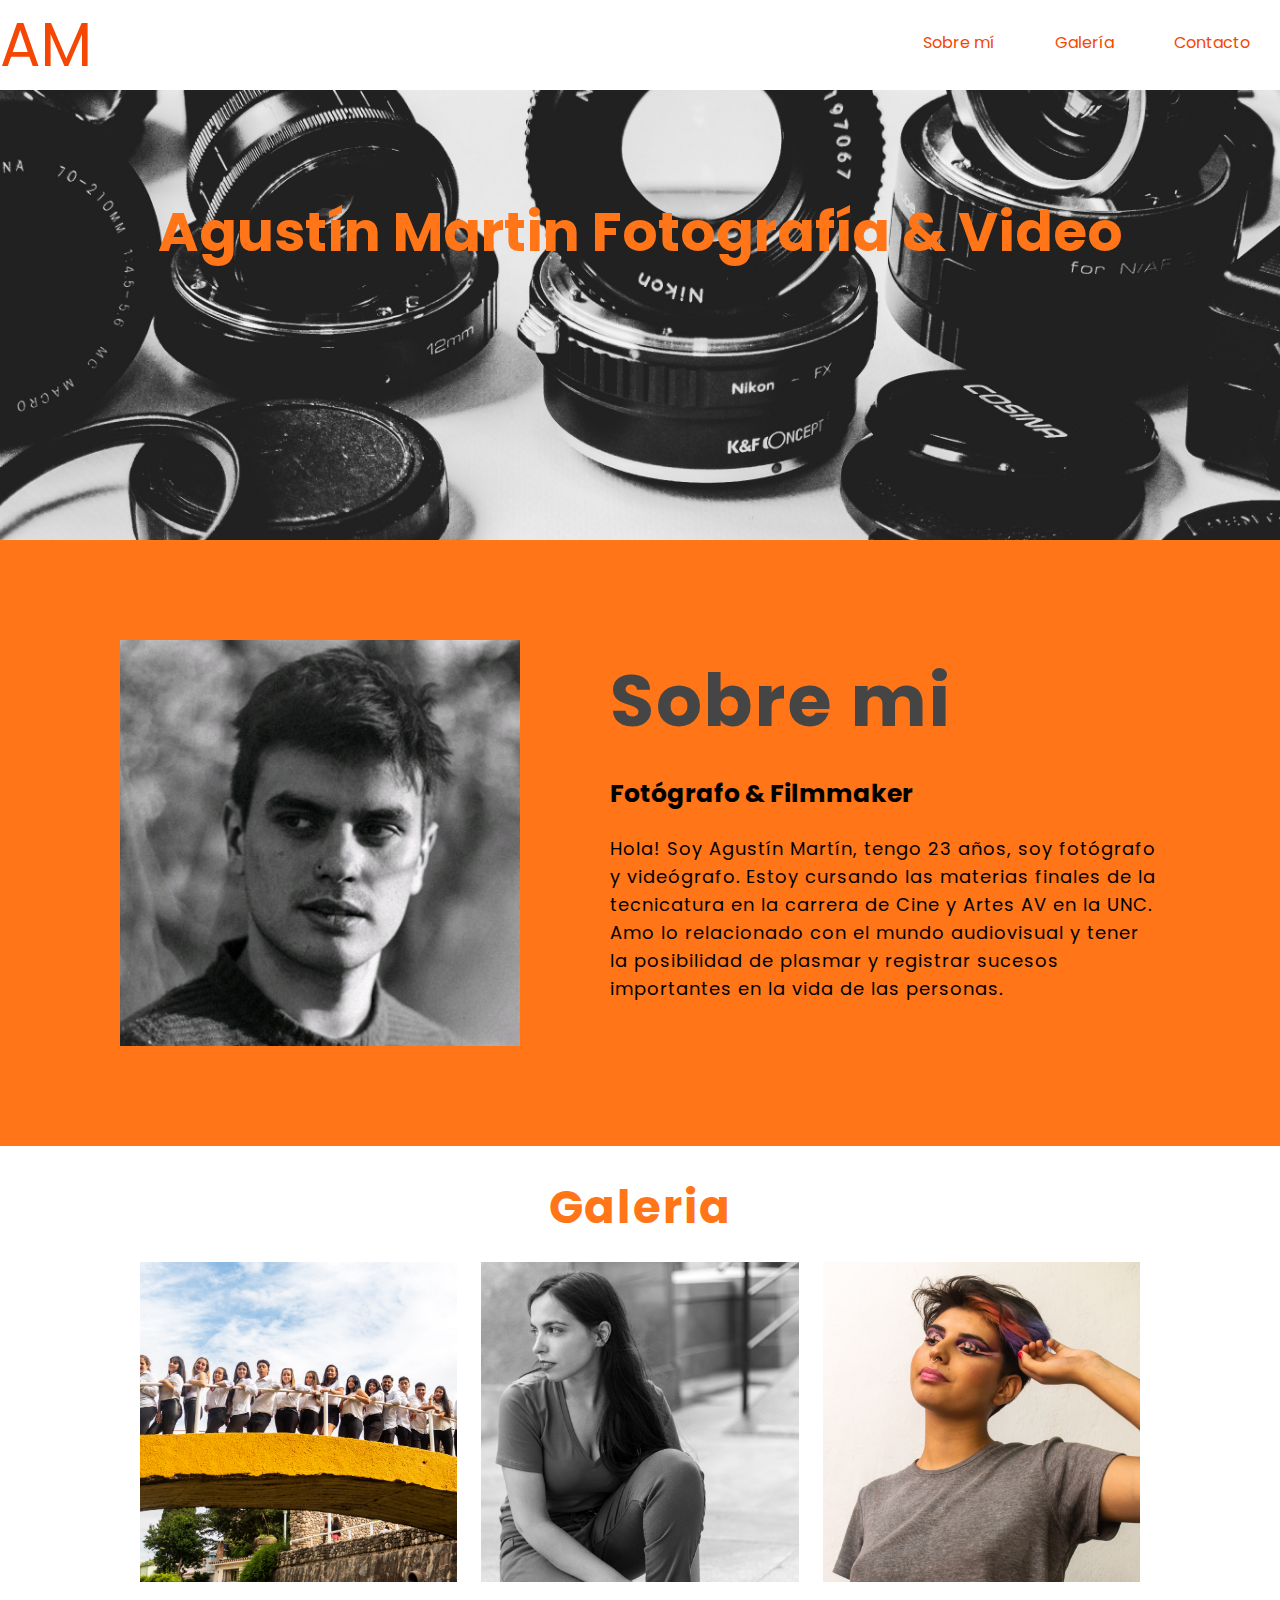
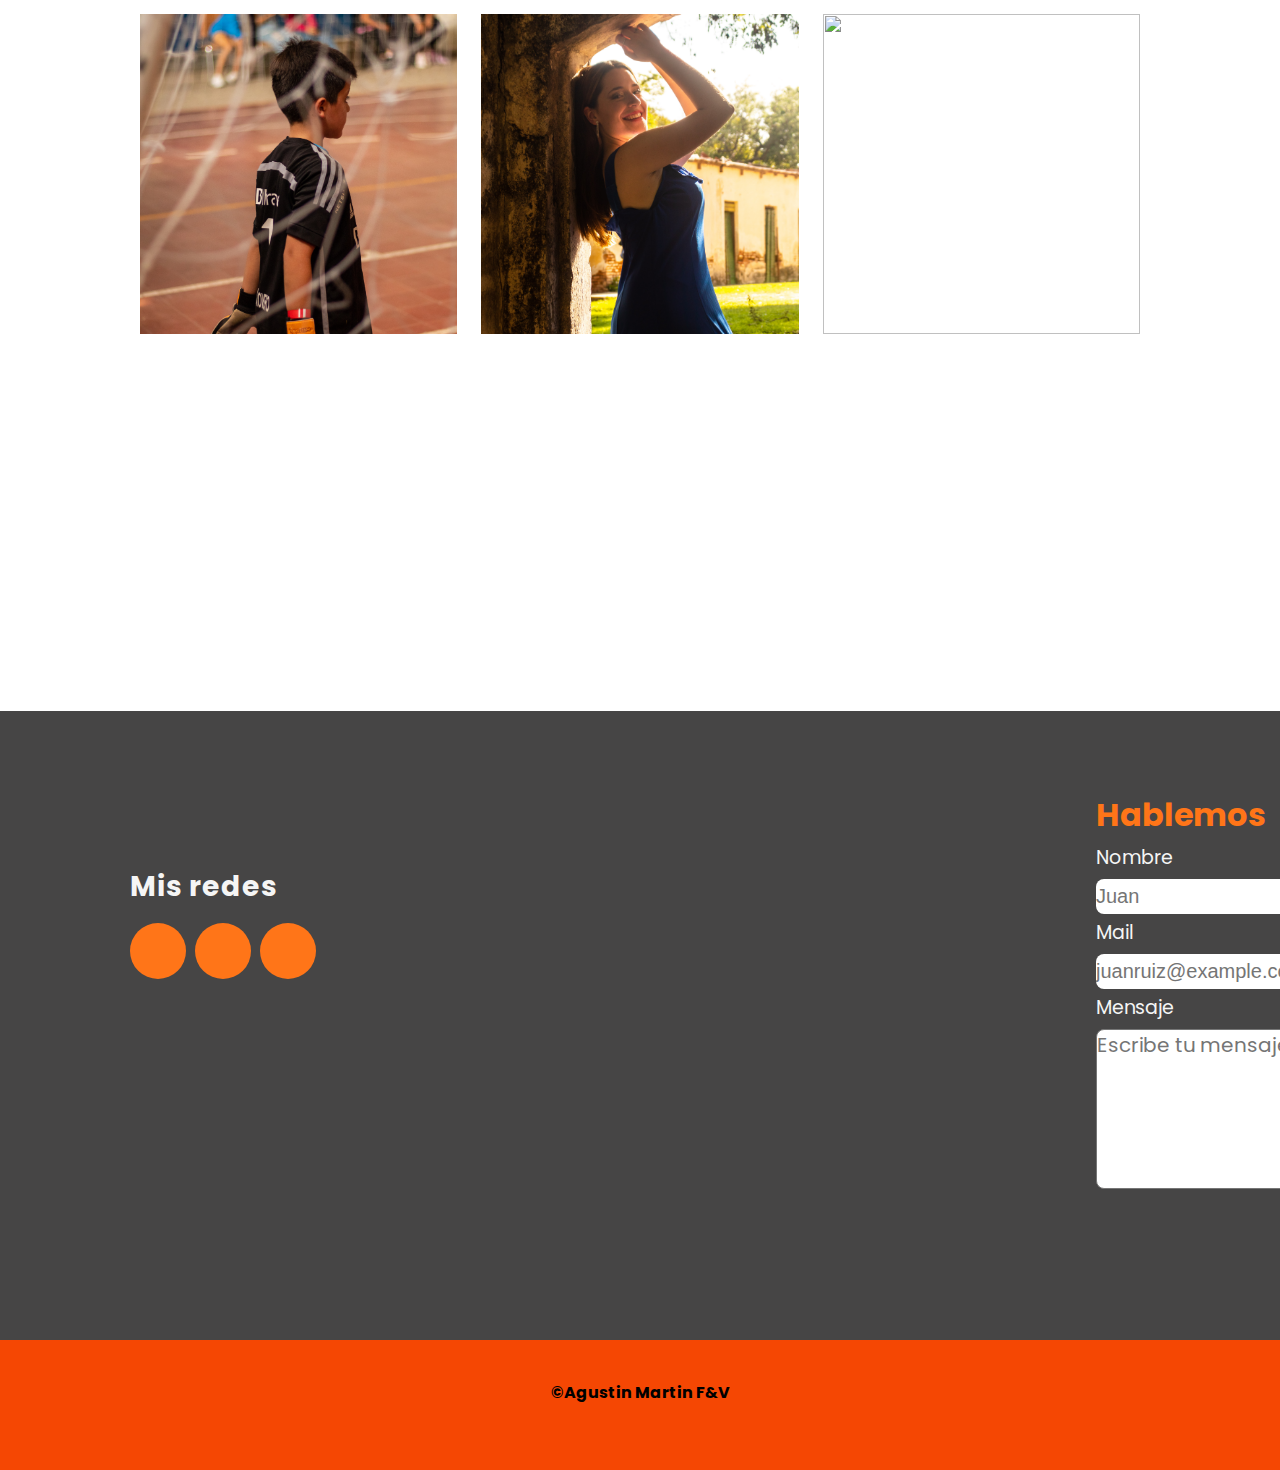
==== index.html @ f5af9506 "act" ====
<!DOCTYPE html>
<html>
<head>
    <meta charset="UTF-8">
    <meta http-equiv="X-UA-Compatible" content="IE=edge">
    <meta name="viewport" content="width=device-width, initial-scale=1.0">
    <Title> Agustin Fotografía 📸</Title>
    <script src="https://kit.fontawesome.com/71a8d73a4c.js" crossorigin="anonymous"></script>
    <link rel="stylesheet" href="agus.css">
</head>
<body>
    <!-- header-menu-->
<header class="header">
    <a href="#" class="logo">AM</a>
    <input type="checkbox" id="side-menu" class="side-menu">
    <label for="side-menu" class="hamb"><span class="hamb-line"></span></label>
    <nav class="nav">
        <ul class="menu">
            <li><a href="#Sobre mi">Sobre mí</a></li>
            <li><a href="#Galeria">Galería</a></li>
            <li><a href="#Contacto">Contacto</a></li>
        </ul>
    </nav>
</header>

<main>
    <!-- portada-->
<section>
    <div class="portada">
    <h1> Agustín Martin Fotografía & Video</h1>
    </div>

<!-- about me-->
<a name="Sobre mi"></a>
<div class="about">
    <div class="main">
        <img src="img/agu.PNG">

    <div class="about-text">
        <h2> Sobre mi</h2>
        <h5> Fotógrafo & Filmmaker</h5>
        <p>Hola! Soy Agustín Martín, tengo 23 años, soy fotógrafo y videógrafo. Estoy cursando las materias finales de la tecnicatura en la carrera de Cine y Artes AV en la UNC. Amo lo relacionado con el mundo audiovisual y tener la posibilidad de plasmar y registrar sucesos importantes en la vida de las personas.</p>
    </div>
    </div>
</section>

<!-- portfolio-->
<a name="Galeria"></a>
<section id="galeria">
    <h1> Galeria</h1>
<div class="box-container">
    <div class="box">
        <img class="img-box" src="img/IMG_1795.jpg">
        <div class="overlay"> <h2>Egresados</h2></div>
    </div>
    <div class="box">
        <img class="img-box" src="img/IMG_5641.jpg">
        <div class="overlay"><h2>Retratos</h2></div>
    </div>
    <div class="box">
        <img class="img-box" src="img/IMG_3859.jpg">
        <div class="overlay"> <h2>Artística</h2></div>
    </div>
    <div class="box">
        <img class="img-box" src="img/IMG_4201.jpg">
        <div class="overlay"> <h2>Deportes</h2></div>
    </div>
    <div class="box">
        <img class="img-box" src="img/IMG_0939.jpg">
        <div class="overlay"><h2> 15 años</h2></div>
    </div>
    <div class="box">
        <img class="img-box" src="img/IMG_6350.jpg">
        <div class="overlay"><h2>Recitales</h2></div>
    </div>
</div>
<br>
<!-- video-->
<div class="videos">
    <iframe width="540" height="315" src="https://www.youtube.com/embed/9GzKjMaj3is" title="YouTube video player" frameborder="0" allow="accelerometer; autoplay; clipboard-write; 
    encrypted-media; gyroscope; picture-in-picture" allowfullscreen>
</iframe>
</div>
</section>
<br> 

<!--contacto-->
<a name="Contacto"></a>
<section class="contact">
    <div class="contact-container">
        <div class="contact-me">
            <h3> Mis redes</h3>
            <div class="redes">
           <a href="https://www.behance.net/agustinmartin3" target="_blank" class="fa-brands fa-behance"></a>
            <a href="https://www.linkedin.com/in/agust%C3%ADn-mart%C3%ADn-081554243/" target="_blank" class="fa-brands fa-linkedin-in"></a>
           <a href="https://www.instagram.com/photograph_agus/" target="_blank" class="fa-brands fa-instagram"></a>
        </div> 
        </div>
        <div class="form-c">
            <form id="form" action="" class="form"> 
            <h3> Hablemos</h3>
                <label for="Nombre"> Nombre</label>
                <input type="text" id="Nombre" name="Nombre" placeholder="Juan" required>
                <label for="Mail">Mail</label>
                <input type="email" id="Mail" name="Mail" placeholder="juanruiz@example.com" required>
                <label for="Mensaje">Mensaje</label>
                <textarea class="form" id="Mensaje" name="Mensaje" placeholder="Escribe tu mensaje..."required></textarea> 
                
                <button type="submit">Enviar</button>
            </form>
            <a href="mailto:photograph.agu@gmail.com" id="mailto"> mail</a>
        </div>
   </div>
</section>
</main>

<footer>
    <h4>&copy;Agustin Martin F&V</h4>
</footer>
<script>
    const $form = document.querySelector('#form')
    const $buttonMailTo = document.querySelector('#mailto')

    $form.addEventListener('submit', handleSubmit)

    function handleSubmit(event) {
        event.preventDefault()
        const form = new FormData(this)
        $buttonMailTo.setAttribute('href', `mailto:photograph.agu@gmail.com?subject=nombre ${form.get('Nombre')} correo ${form.get('Mail')}&body=${form.get('Mensaje')}`)
        $buttonMailTo.click()

    }
</script>
</body>
</html>
---- agus.css ----
@import url('https://fonts.googleapis.com/css2?family=Poppins:wght@400;700&display=swap');

:root{
    --black: #2F2F2F;
    --grey: #464545;
    --orange: #F54703;
    --orange-light: #FF7518;
}

*{
    box-sizing: border-box;
    margin: 0;
    padding:0;
}

body{
    font-family: 'Poppins', sans-serif;

}

a{
    text-decoration:none;
}

ul{
    list-style: none;
}

.header{
    position:static;
    top:0;
    width:100%;
}

.logo{
    display: inline-block;
    color: var(--orange);
    font-size: 60px;
}

.nav{
    width:100%;
    height:100%;
    position:fixed;
   background-color: whitesmoke;
    overflow: hidden;
    max-height: 0;
    transition: .5s ease-out;
}

.menu a{
    display: block;
    padding: 30px;
    color: var(--orange);
}

menu a:hover{
    background-color: var(--orange-light);
   
}

.hamb{
    cursor:pointer;
    float:right;
    padding: 40px 20px;

}

.hamb-line{
    background: var(--orange);
    display:block;
    height:2px;
    position:relative;
    width:24px;
}

.hamb-line::before,
.hamb-line::after{
    background: var(--orange);
    content: '';
    display:block;
    height:100%;
    position:absolute;
    transition: all .2s ease-out;
    width:100%;
}
.hamb-line::before
{
    top: 5px;
}

.hamb-line::after
{
    top: -5px;
}

.side-menu 
{
    display: none;
}

.side-menu:checked ~ nav{
    max-height: 100%;
}

.side-menu:checked ~ .hamb .hamb-line {
    background: transparent;
}

.side-menu:checked ~ .hamb .hamb-line::before {
    transform: rotate(-45deg);
    top:0;
}

.side-menu:checked ~ .hamb .hamb-line::after {
    transform: rotate(45deg);
    top:0;
}

@media (min-width: 768px)
{
    .nav{
        max-height: none;
        top: 0;
        position: relative;
        float: right;
        width: fit-content;
        background-color: transparent;
    }

    .menu li{
        float: left;
    }

    .menu a:hover{
        background-color: transparent;
        color: var(--orange-light);
    }

    .hamb{
        display: none;
    }
}

/* portada*/
.portada{
    background-image: url(img/pexels-pixabay-326316.jpg);
    height: 50vh;
    width: 100vw;
    background-size: cover;

}

.portada h1{
    color:var(--orange-light);
    text-align: center;
    font-size: 55px;
    padding: 100px;
  
}

/*about*/
.about{
    width: 100vw;
    padding: 100px 0px;
    background-color: var(--orange-light);
}
.about img{
    height: auto;
    width: 400px;
}
.about-text{
    width:550px
}
.main{
    width: 1130px;
    max-width: 95%;
    margin: 0 auto;
    display: flex;
    align-items: center;
    justify-content: space-around
}
.about-text h2{
    color: var(--grey);
    letter-spacing: 2px;
    font-size: 72px;
    margin-bottom: 20px;
}
.about-text h5{
    font-size: 25px;
    margin-bottom: 22px;
    text-transform: capitalize;
}
.about-text p{
    letter-spacing: 1px;
    line-height: 28px;
    font-size: 18px;
    margin-bottom: 35px;
}

/* portfolio*/
#galeria h1{
    font-size: 45px;
    letter-spacing: 2px;
    color: var(--orange-light);
    text-align: center;
    margin-top: 28px;
}
.box-container{
    width: 80%;
    margin: auto;
    justify-content: space-around;
    display: flex;
    flex-wrap: wrap;
}
.box{
    width: 31%;
    position: relative;
    height: 320px;
    margin-bottom: 12px;
    margin-top: 20px;
    
}
.img-box{
    width: 100%;
    height: 100%;
    object-fit: cover;
}
.overlay{
    position:absolute;
    bottom: 0;
    left: 0;
    background-color: #ff7418b6;
    width: 100%;
    height: 0;
    transition: .5s ease;
    overflow: hidden;
}
.overlay h2{
    font-size: 38px;
    font-weight: 300;
    color: whitesmoke;
    text-align: center;
    position: absolute;
    top:50%;
    left: 20%;   
}
.box:hover .overlay{
    height: 100%;
    cursor: pointer;
}
.videos{
    display: flex;
    justify-content: center;
    
}
/* contacto*/
.contact {
    background-color: var(--grey);
    width: 100vw;
    padding: 80px 0px;
    display: flex;
    flex-direction: row; 
}
.contact-container{
    display: flex;
}
.contact-me{
    margin-top: 45px;
    padding: 30px;
    color: whitesmoke;
    font-size: 24px;
    margin-right: 750px;
    margin-left: 100px;
}
.contact-me h3{
    letter-spacing: 1px;
}
.redes{
    display: flex;
    flex-direction: row;
    gap: 9px;  
}
.redes a{
    color: whitesmoke;
    cursor: pointer;
    font-size: 36px;
    text-align: center;
    margin-top: 15px;
    background-color: #FF7518;
    border-radius: 60%;
    line-height: 56px;
    width: 56px;
    height: 56px;
}
.redes a:hover{
    background-color: whitesmoke;
    color: #FF7518;
}
/*formuario*/
.form{
    display: flex;
    flex-direction: column;
}
.form h3{
    color: #FF7518;
    font-size: 32px;
}
.form label{
    font-size: 19px;
    margin-top: 4px;
    margin-bottom: 7px;
    color: whitesmoke;
}
.form input{
    border-radius: 8px;
    height: 35px;
    width: 220px;
    border-style: none;
    font-size: 20px;
}
.form textarea{
    border-radius: 8px;
    height: 160px;
    width: 310px;
    font-size: 20px;
    font-family: 'Poppins';
}
button{
    margin-left: 240px;
    margin-top: 8px;
    border-radius: 8px;
    border-style: none;
    width: 62px;
    height: 38px;
    font-size: 18px;
    font-family: 'Poppins';
    cursor: pointer;
    background-color: #FF7518;
}
button:hover{
    color: whitesmoke;
}
#mailto{
    opacity: 0;
    cursor: none;
}

footer{
    background-color: #F54703;
    width: 100vw;
    height: 130px;
}
footer h4{
    text-align: center;
    padding-top: 40px;
}
@media only screen and (max-width: 600px){

    .portada{
        min-width: 400px;
    }
    
    .portada h1{
        text-align: center;
        font-size: 41px;
        padding: 45px;
    }
    
    /*about*/
    .about{
        min-width: 400px;
        padding: 100px 0px;
        background-color: var(--orange-light);
    }
    .about img{
        height: auto;
        width: 230px;
    }
    .about-text{
        width:350px
    }
    .main{
        display: flex;
        align-items: center;
        flex-direction: column;  
    }
    .about-text h2{
        font-size: 25px;
        margin-top: 10px;
        margin-bottom: 10px;
        text-align: center;
        text-transform: capitalize;
    }
    .about-text h5{
        font-size: 18px;
        text-align: center;
        margin-bottom: 18px;
        text-transform: capitalize;
    }
    .about-text p{
        letter-spacing: 1px;
        line-height: 20px;
        font-size: 15px;
        margin-left: 5px;
        margin-bottom: 45px;
    }
    
    /* portfolio*/
    .box-container{
    width: 80%;
    flex-direction: column;
    }
    .box{
    width: 80vw;
    }

    /*contactp*/
    .contact {
        min-width: 400px;
        padding: 100px 0px;
        display: flex;
        flex-direction: row; 
    }
    .contact-container{
        display: flex;
        flex-direction: column-reverse;
    }
    .contact-me{
        margin-right:0px;
        margin-left:0px;
    }    
    /*form*/
    .form-c{
        margin-left: 38px;
    }
    /*footer*/
    footer{
        min-width: 400px;
    }
}
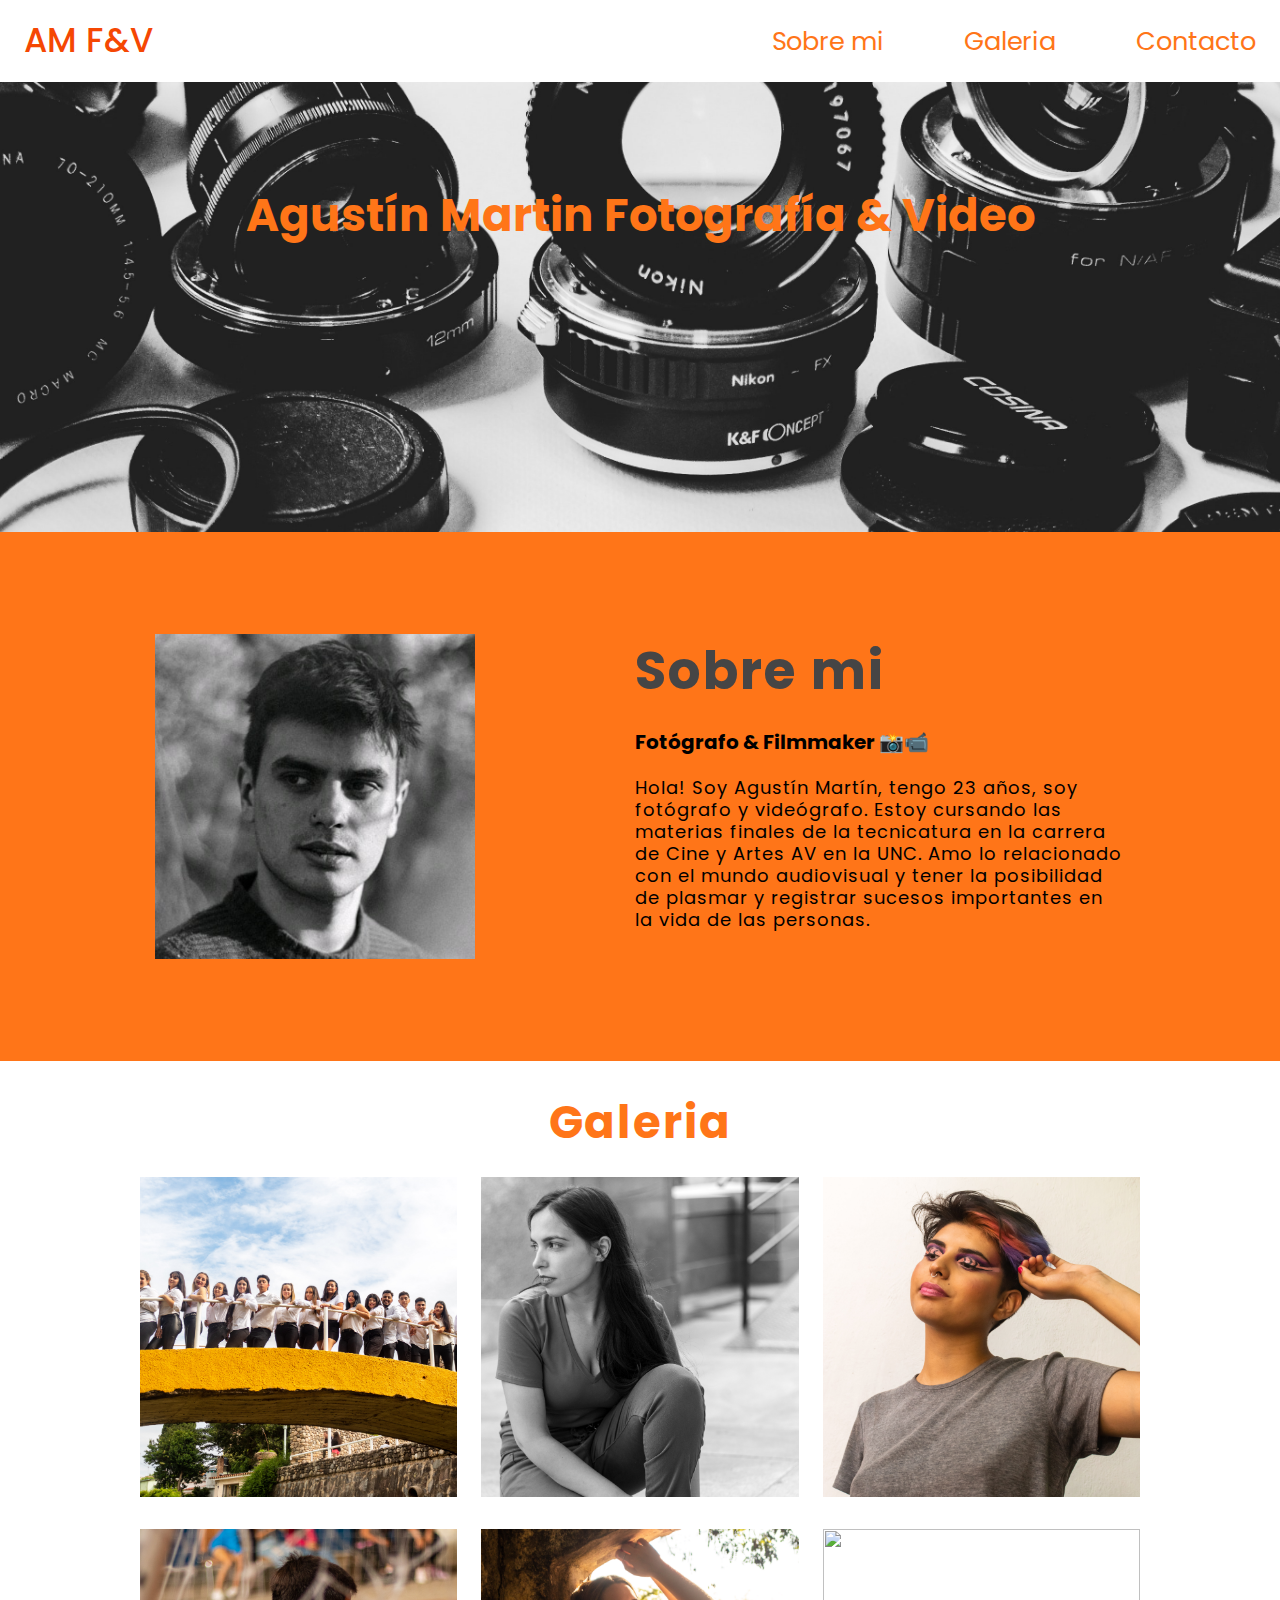
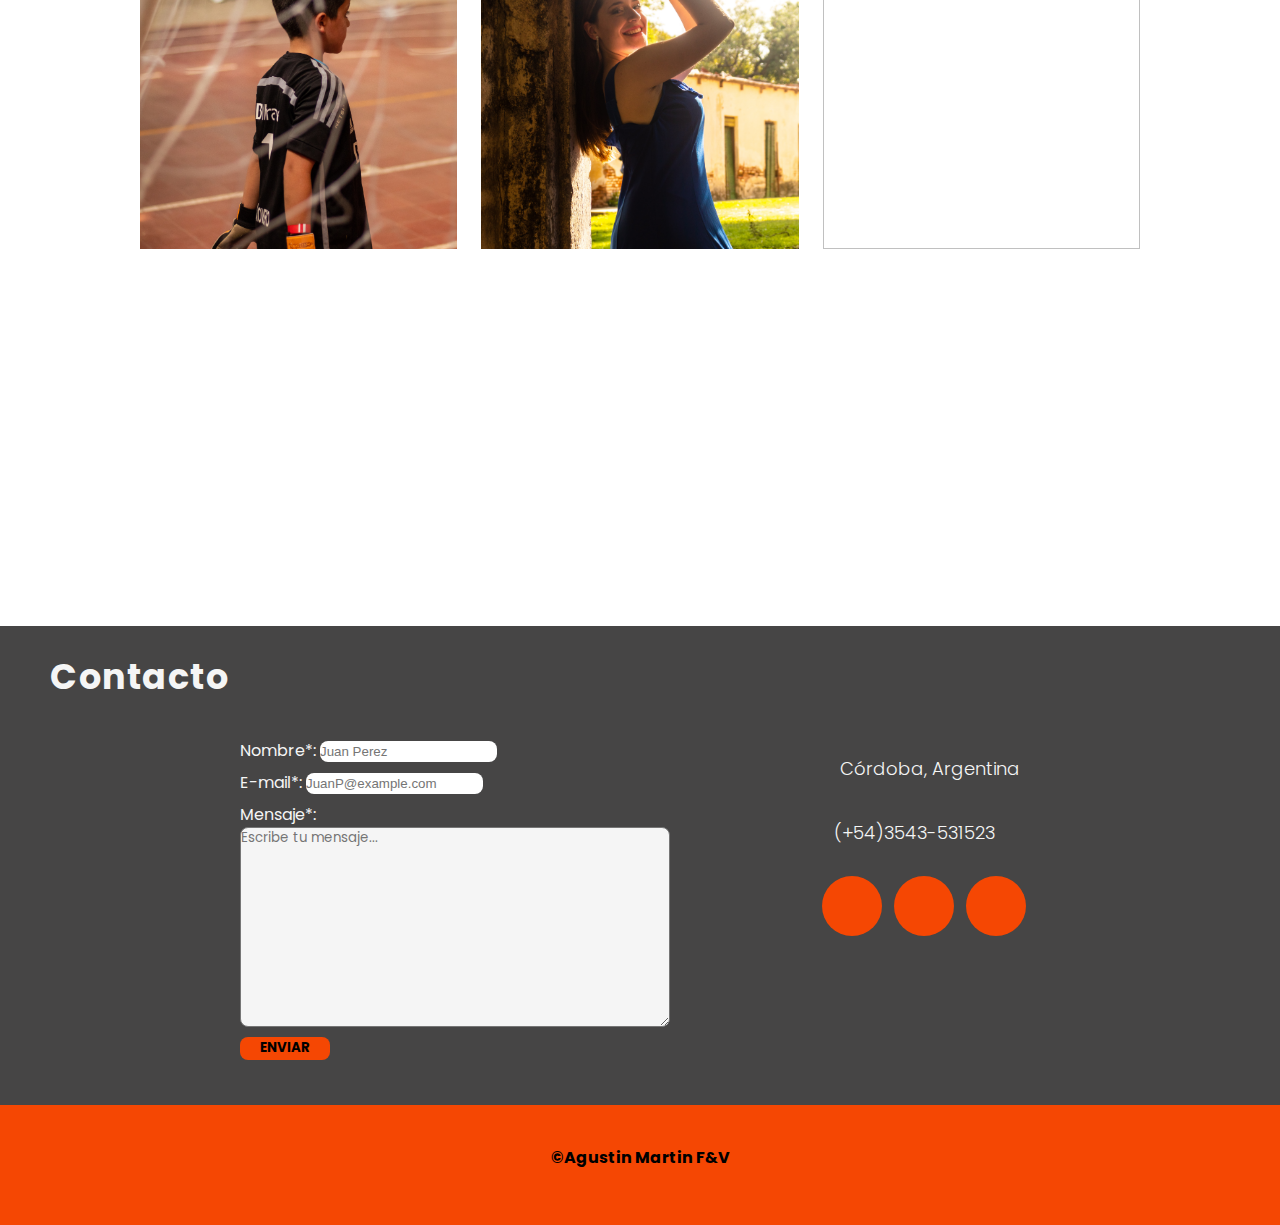
==== commit a03c1658: "act para subir" ====
--- a/index.html
+++ b/index.html
@@ -10,17 +10,26 @@
 </head>
 <body>
     <!-- header-menu-->
-<header class="header">
-    <a href="#" class="logo">AM</a>
-    <input type="checkbox" id="side-menu" class="side-menu">
-    <label for="side-menu" class="hamb"><span class="hamb-line"></span></label>
-    <nav class="nav">
-        <ul class="menu">
-            <li><a href="#Sobre mi">Sobre mí</a></li>
-            <li><a href="#Galeria">Galería</a></li>
-            <li><a href="#Contacto">Contacto</a></li>
-        </ul>
-    </nav>
+    <header class="header">
+      <nav class="navbar">
+          <a href="#" class="nav-logo">AM F&V</a>
+          <ul class="nav-menu">
+              <li class="nav-item">
+                  <a href="#Sobre mi" class="nav-link">Sobre mi</a>
+              </li>
+              <li class="nav-item">
+                  <a href="#Galeria" class="nav-link">Galeria</a>
+              </li>
+              <li class="nav-item">
+                  <a href="#Contacto" class="nav-link">Contacto</a>
+              </li>
+          </ul>
+          <div class="hamburger">
+              <span class="bar"></span>
+              <span class="bar"></span>
+              <span class="bar"></span>
+          </div>
+      </nav>
 </header>
 
 <main>
@@ -38,7 +47,7 @@
 
     <div class="about-text">
         <h2> Sobre mi</h2>
-        <h5> Fotógrafo & Filmmaker</h5>
+        <h5> Fotógrafo & Filmmaker 📸📹</h5>
         <p>Hola! Soy Agustín Martín, tengo 23 años, soy fotógrafo y videógrafo. Estoy cursando las materias finales de la tecnicatura en la carrera de Cine y Artes AV en la UNC. Amo lo relacionado con el mundo audiovisual y tener la posibilidad de plasmar y registrar sucesos importantes en la vida de las personas.</p>
     </div>
     </div>
@@ -86,39 +95,77 @@
 
 <!--contacto-->
 <a name="Contacto"></a>
-<section class="contact">
-    <div class="contact-container">
-        <div class="contact-me">
-            <h3> Mis redes</h3>
-            <div class="redes">
-           <a href="https://www.behance.net/agustinmartin3" target="_blank" class="fa-brands fa-behance"></a>
-            <a href="https://www.linkedin.com/in/agust%C3%ADn-mart%C3%ADn-081554243/" target="_blank" class="fa-brands fa-linkedin-in"></a>
-           <a href="https://www.instagram.com/photograph_agus/" target="_blank" class="fa-brands fa-instagram"></a>
-        </div> 
+<section id="contact">
+    <h1 class="section-header">Contacto</h1>
+    <div class="contact-wrapper">
+
+      <form id="contact-form" class="form-horizontal">
+        <div class="form-group">
+          <div class="fm">
+            <label for="nombre">Nombre*:</label>
+            <input type="text" class="form-control" id="nombre" placeholder="Juan Perez" name="nombre" required>
+          </div>
         </div>
-        <div class="form-c">
-            <form id="form" action="" class="form"> 
-            <h3> Hablemos</h3>
-                <label for="Nombre"> Nombre</label>
-                <input type="text" id="Nombre" name="Nombre" placeholder="Juan" required>
-                <label for="Mail">Mail</label>
-                <input type="email" id="Mail" name="Mail" placeholder="juanruiz@example.com" required>
-                <label for="Mensaje">Mensaje</label>
-                <textarea class="form" id="Mensaje" name="Mensaje" placeholder="Escribe tu mensaje..."required></textarea> 
-                
-                <button type="submit">Enviar</button>
-            </form>
-            <a href="mailto:photograph.agu@gmail.com" id="mailto"> mail</a>
+        <div class="form-group">
+          <div class="fm">
+            <label for="email">E-mail*:</label>
+            <input type="email" class="form-control" id="email" placeholder="JuanP@example.com" name="email" required>
+          </div>
         </div>
-   </div>
-</section>
+        <label for="mensaje">Mensaje*:</label><br>
+        <textarea class="form-control" rows="10" placeholder="Escribe tu mensaje..." name="mensaje" required></textarea>
+        <button type="submit">ENVIAR </button>
+         
+      </form>
+      <a href="mailto:photograph.agu@gmail.com" id="mailto"> mail</a>
+
+        <div class="direct-contact-container">
+          <ul class="contact-list">
+            <li class="list-item"><i class="fa fa-map-marker fa-2x"><span class="contact-text place">Córdoba, Argentina</span></i></li>
+            <li class="list-item"><i class="fa fa-phone fa-2x"><span class="contact-text phone"><a href="tel:+54 9 3543 53-1523">(+54)3543-531523</a></span></i></li>
+          </ul>
+  
+          <ul class="social-media-list">
+            <li><a href="https://www.behance.net/agustinmartin3" target="_blank" class="contact-icon">
+              <i class="fa-brands fa-behance" aria-hidden="true"></i></a>
+            </li>
+            <li><a href="https://www.linkedin.com/in/agust%C3%ADn-mart%C3%ADn-081554243/" target="_blank" class="contact-icon">
+              <i class="fa-brands fa-linkedin-in" aria-hidden="true"></i></a>
+            </li>
+            <li><a href="https://www.instagram.com/photograph_agus/" target="_blank" class="contact-icon">
+              <i class="fa-brands fa-instagram" aria-hidden="true"></i></a>
+            </li>       
+          </ul>
+        </div>
+    </div>
+  </section> 
+       
 </main>
 
 <footer>
     <h4>&copy;Agustin Martin F&V</h4>
 </footer>
 <script>
-    const $form = document.querySelector('#form')
+    // menu
+    const hamburger = document.querySelector(".hamburger");
+    const navMenu = document.querySelector(".nav-menu");
+
+    hamburger.addEventListener("click", mobileMenu);
+
+    function mobileMenu() {
+      hamburger.classList.toggle("active");
+      navMenu.classList.toggle("active");
+      }
+    const navLink = document.querySelectorAll(".nav-link");
+
+    navLink.forEach(n => n.addEventListener("click", closeMenu));
+
+    function closeMenu() {
+      hamburger.classList.remove("active");
+      navMenu.classList.remove("active");
+      }
+// form
+    const $form = document.querySelector('#contact-form')
     const $buttonMailTo = document.querySelector('#mailto')
 
     $form.addEventListener('submit', handleSubmit)
@@ -126,7 +173,7 @@
     function handleSubmit(event) {
         event.preventDefault()
         const form = new FormData(this)
-        $buttonMailTo.setAttribute('href', `mailto:photograph.agu@gmail.com?subject=nombre ${form.get('Nombre')} correo ${form.get('Mail')}&body=${form.get('Mensaje')}`)
+        $buttonMailTo.setAttribute('href', `mailto:photograph.agu@gmail.com?subject=nombre ${form.get('nombre')} correo ${form.get('email')}&body=${form.get('mensaje')}`)
         $buttonMailTo.click()
 
     }
--- a/agus.css
+++ b/agus.css
@@ -31,115 +31,50 @@
     top:0;
     width:100%;
 }
-
-.logo{
-    display: inline-block;
-    color: var(--orange);
-    font-size: 60px;
-}
-
-.nav{
-    width:100%;
-    height:100%;
-    position:fixed;
-   background-color: whitesmoke;
-    overflow: hidden;
-    max-height: 0;
-    transition: .5s ease-out;
-}
-
-.menu a{
-    display: block;
-    padding: 30px;
-    color: var(--orange);
-}
-
-menu a:hover{
-    background-color: var(--orange-light);
-   
-}
-
-.hamb{
-    cursor:pointer;
-    float:right;
-    padding: 40px 20px;
-
-}
-
-.hamb-line{
-    background: var(--orange);
-    display:block;
-    height:2px;
-    position:relative;
-    width:24px;
-}
-
-.hamb-line::before,
-.hamb-line::after{
-    background: var(--orange);
-    content: '';
-    display:block;
-    height:100%;
-    position:absolute;
-    transition: all .2s ease-out;
-    width:100%;
-}
-.hamb-line::before
-{
-    top: 5px;
-}
-
-.hamb-line::after
-{
-    top: -5px;
-}
-
-.side-menu 
-{
-    display: none;
-}
-
-.side-menu:checked ~ nav{
-    max-height: 100%;
-}
-
-.side-menu:checked ~ .hamb .hamb-line {
-    background: transparent;
-}
-
-.side-menu:checked ~ .hamb .hamb-line::before {
-    transform: rotate(-45deg);
-    top:0;
-}
-
-.side-menu:checked ~ .hamb .hamb-line::after {
-    transform: rotate(45deg);
-    top:0;
-}
-
-@media (min-width: 768px)
-{
-    .nav{
-        max-height: none;
-        top: 0;
-        position: relative;
-        float: right;
-        width: fit-content;
-        background-color: transparent;
-    }
-
-    .menu li{
-        float: left;
-    }
-
-    .menu a:hover{
-        background-color: transparent;
-        color: var(--orange-light);
-    }
-
-    .hamb{
-        display: none;
-    }
+.navbar {
+  display: flex;
+  justify-content: space-between;
+  align-items: center;
+  padding: 1rem 1.5rem;
+}
+.hamburger {
+  display: none;
+}
+
+.bar {
+  display: block;
+  width: 25px;
+  height: 3px;
+  margin: 5px auto;
+  -webkit-transition: all 0.3s ease-in-out;
+  transition: all 0.3s ease-in-out;
+  background-color: var(--orange);
+}
+.nav-menu {
+  display: flex;
+  justify-content: space-between;
+  align-items: center;
+}
+
+.nav-item {
+  margin-left: 5rem;
+}
+
+.nav-link{
+  font-family: 'Poppins';
+  font-size: 1.6rem;
+  font-weight: 400;
+  color: var(--orange-light);
+}
+
+.nav-link:hover{
+  color: var(--grey);
+}
+
+.nav-logo {
+  font-size: 2.1rem;
+  font-weight: 500;
+  color: var(--orange);
 }
 
 /* portada*/
@@ -148,15 +83,12 @@
     height: 50vh;
     width: 100vw;
     background-size: cover;
-
-}
-
+}
 .portada h1{
     color:var(--orange-light);
     text-align: center;
-    font-size: 55px;
+    font-size: 45px;
     padding: 100px;
-  
 }
 
 /*about*/
@@ -167,10 +99,10 @@
 }
 .about img{
     height: auto;
-    width: 400px;
+    width: 320px;
 }
 .about-text{
-    width:550px
+    width:490px
 }
 .main{
     width: 1130px;
@@ -183,19 +115,19 @@
 .about-text h2{
     color: var(--grey);
     letter-spacing: 2px;
-    font-size: 72px;
+    font-size: 52px;
+    margin-bottom: 17px;
+}
+.about-text h5{
+    font-size: 20px;
     margin-bottom: 20px;
-}
-.about-text h5{
-    font-size: 25px;
-    margin-bottom: 22px;
     text-transform: capitalize;
 }
 .about-text p{
     letter-spacing: 1px;
-    line-height: 28px;
+    line-height: 22px;
     font-size: 18px;
-    margin-bottom: 35px;
+    margin-bottom: 30px;
 }
 
 /* portfolio*/
@@ -218,8 +150,7 @@
     position: relative;
     height: 320px;
     margin-bottom: 12px;
-    margin-top: 20px;
-    
+    margin-top: 20px; 
 }
 .img-box{
     width: 100%;
@@ -252,115 +183,160 @@
 .videos{
     display: flex;
     justify-content: center;
+}
+
+/* contacto*/
+.section-header{
+    color: whitesmoke;
+    letter-spacing: 1.5px;
+    font-family: 'Poppins';
+    font-size: 35px;
+    margin-left: 50px;
+    padding-top: 24px;
+    padding-bottom: 15px;
+}
+#contact{
+    background-color: var(--grey);
+    padding-bottom: 25px;
     
 }
-/* contacto*/
-.contact {
-    background-color: var(--grey);
-    width: 100vw;
-    padding: 80px 0px;
-    display: flex;
-    flex-direction: row; 
-}
-.contact-container{
-    display: flex;
-}
-.contact-me{
-    margin-top: 45px;
-    padding: 30px;
-    color: whitesmoke;
-    font-size: 24px;
-    margin-right: 750px;
-    margin-left: 100px;
-}
-.contact-me h3{
-    letter-spacing: 1px;
-}
-.redes{
+.contact-wrapper {
     display: flex;
     flex-direction: row;
-    gap: 9px;  
-}
-.redes a{
+    justify-content: space-between;
+    margin: 0 auto;
+    padding: 20px;
+    position: relative;
+    max-width: 840px;
+  }
+  .form-horizontal {
+    max-width: 400px;
+    font-family: 'poppins';
+    font-weight: 400;
+  }
+  label{
     color: whitesmoke;
-    cursor: pointer;
-    font-size: 36px;
-    text-align: center;
-    margin-top: 15px;
-    background-color: #FF7518;
-    border-radius: 60%;
-    line-height: 56px;
-    width: 56px;
-    height: 56px;
-}
-.redes a:hover{
-    background-color: whitesmoke;
-    color: #FF7518;
-}
-/*formuario*/
-.form{
-    display: flex;
-    flex-direction: column;
-}
-.form h3{
-    color: #FF7518;
-    font-size: 32px;
-}
-.form label{
-    font-size: 19px;
-    margin-top: 4px;
-    margin-bottom: 7px;
-    color: whitesmoke;
-}
-.form input{
-    border-radius: 8px;
-    height: 35px;
-    width: 220px;
-    border-style: none;
-    font-size: 20px;
-}
-.form textarea{
-    border-radius: 8px;
-    height: 160px;
-    width: 310px;
-    font-size: 20px;
-    font-family: 'Poppins';
-}
-button{
-    margin-left: 240px;
-    margin-top: 8px;
+    font-weight: 400;
+  }
+  .form-group input{
     border-radius: 8px;
     border-style: none;
-    width: 62px;
-    height: 38px;
-    font-size: 18px;
+    height: 21px;
+    margin-bottom: 8px;
+  } 
+  textarea {
+    height: 200px;
+    width: 430px;
+    background-color: whitesmoke;
     font-family: 'Poppins';
+    border-radius: 8px;
+  }
+  button {
+    height: 23px;
+    width: 90px;
+    font-weight: 700;
+    font-family: 'Poppins';
+    background-color: var(--orange);
+    border: none;
     cursor: pointer;
-    background-color: #FF7518;
-}
-button:hover{
+    border-radius: 8px;
+  }
+  button:hover{
+    background-color: whitesmoke;
+  }
+  
+  /* Begin Right Contact Page */
+  .direct-contact-container {
+    max-width: 100vw;
+  }
+  
+  /* lugar telefono Section */
+  .contact-list {
+    list-style-type: none;
+    margin-left: -30px;
+    padding-right: 20px;
+  }
+  
+  .list-item {
+    line-height: 4;
+    color: var(--orange);
+  }
+  
+  .contact-text {
+    font: 300 18px 'Poppins', sans-serif;
     color: whitesmoke;
-}
+  }
+  
+  .place {
+    margin-left: 62px;
+  }
+  
+  .phone {
+    margin-left: 56px;
+  }
+  
+  .contact-text a {
+    color: whitesmoke;
+    text-decoration: none;
+  }
+  
+  
+  /* Social Media Icons */
+  .social-media-list {
+    position: relative;
+    font-size: 22px;
+    text-align: center;
+    width: 100%;
+    margin: 0 auto;
+    padding: 0;
+  }
+  
+  .social-media-list li a {
+    color: #fff;
+  }
+  
+  .social-media-list li {
+    position: relative; 
+    display: inline-block;
+    height: 60px;
+    width: 60px;
+    margin: 10px 3px;
+    line-height: 60px;
+    border-radius: 50%;
+    color: #fff;
+    background-color: var(--orange);
+    cursor: pointer; 
+  }
+  
+  .social-media-list li:hover {
+    background-color: whitesmoke; 
+  }
+  
+  .social-media-list li:hover a {
+    color: var(--orange);
+  }
+  
 #mailto{
     opacity: 0;
-    cursor: none;
-}
-
+    cursor: default;
+}
+
+/*footer*/
 footer{
     background-color: #F54703;
     width: 100vw;
-    height: 130px;
+    height: 120px;
 }
 footer h4{
     text-align: center;
     padding-top: 40px;
 }
+
 @media only screen and (max-width: 600px){
 
     .portada{
         min-width: 400px;
     }
-    
     .portada h1{
         text-align: center;
         font-size: 41px;
@@ -414,28 +390,110 @@
     .box{
     width: 80vw;
     }
-
     /*contactp*/
-    .contact {
+      #contact{
         min-width: 400px;
-        padding: 100px 0px;
-        display: flex;
-        flex-direction: row; 
-    }
-    .contact-container{
-        display: flex;
-        flex-direction: column-reverse;
-    }
-    .contact-me{
-        margin-right:0px;
-        margin-left:0px;
-    }    
-    /*form*/
-    .form-c{
-        margin-left: 38px;
-    }
+        padding-left: 35px;
+      }
+      .section-header{
+        padding-top: 27px;
+      }
     /*footer*/
     footer{
         min-width: 400px;
     }
+}
+
+@media screen and (max-width: 850px) {
+    .contact-wrapper {
+      display: flex;
+      flex-direction: column;
+    }
+    .direct-contact-container, .form-horizontal {
+      margin: 0 auto;
+    }  
+    
+    .direct-contact-container {
+      margin-top: 40px;
+      max-width: 300px;
+    }    
+    .social-media-list li {
+      height: 60px;
+      width: 60px;
+      line-height: 60px;
+    }
+  }
+  
+  @media only screen and (max-width: 768px) {
+    .nav-menu {
+        position: fixed;
+        left: -100%;
+        top: 5rem;
+        flex-direction: column;
+        background-color: #fff;
+        width: 100%;
+        text-align: center;
+        transition: 0.3s;
+        box-shadow:
+            0 10px 27px rgba(0, 0, 0, 0.05);
+    }
+  
+    .nav-menu.active {
+        left: 0;
+    }
+  
+    .nav-item {
+        margin: 2.5rem 0;
+    }
+  
+    .hamburger {
+        display: block;
+        cursor: pointer;
+    }
+    .hamburger.active .bar:nth-child(2) {
+      opacity: 0;
+  }
+  
+  .hamburger.active .bar:nth-child(1) {
+      transform: translateY(8px) rotate(45deg);
+  }
+  
+  .hamburger.active .bar:nth-child(3) {
+      transform: translateY(-8px) rotate(-45deg);
+  }
+  }
+
+  @media screen and (max-width: 569px) {
+  
+    .direct-contact-container, .form-wrapper {
+      float: none;
+      margin: 0 auto;
+    }  
+    .form-control, textarea {
+      
+      margin: 0 auto;
+    }
+   
+    .nombre, .email, textarea {
+      width: 280px;
+    } 
+    
+    .direct-contact-container {
+      margin-top: 40px;
+      max-width: 280px;
+    }  
+    .social-media-list {
+      left: 0;
+    }
+    .social-media-list li {
+      height: 55px;
+      width: 55px;
+      line-height: 55px;
+      font-size: 2rem;
+    }
+    .social-media-list li:after {
+      width: 55px;
+      height: 55px;
+      line-height: 55px;
+    }
 }